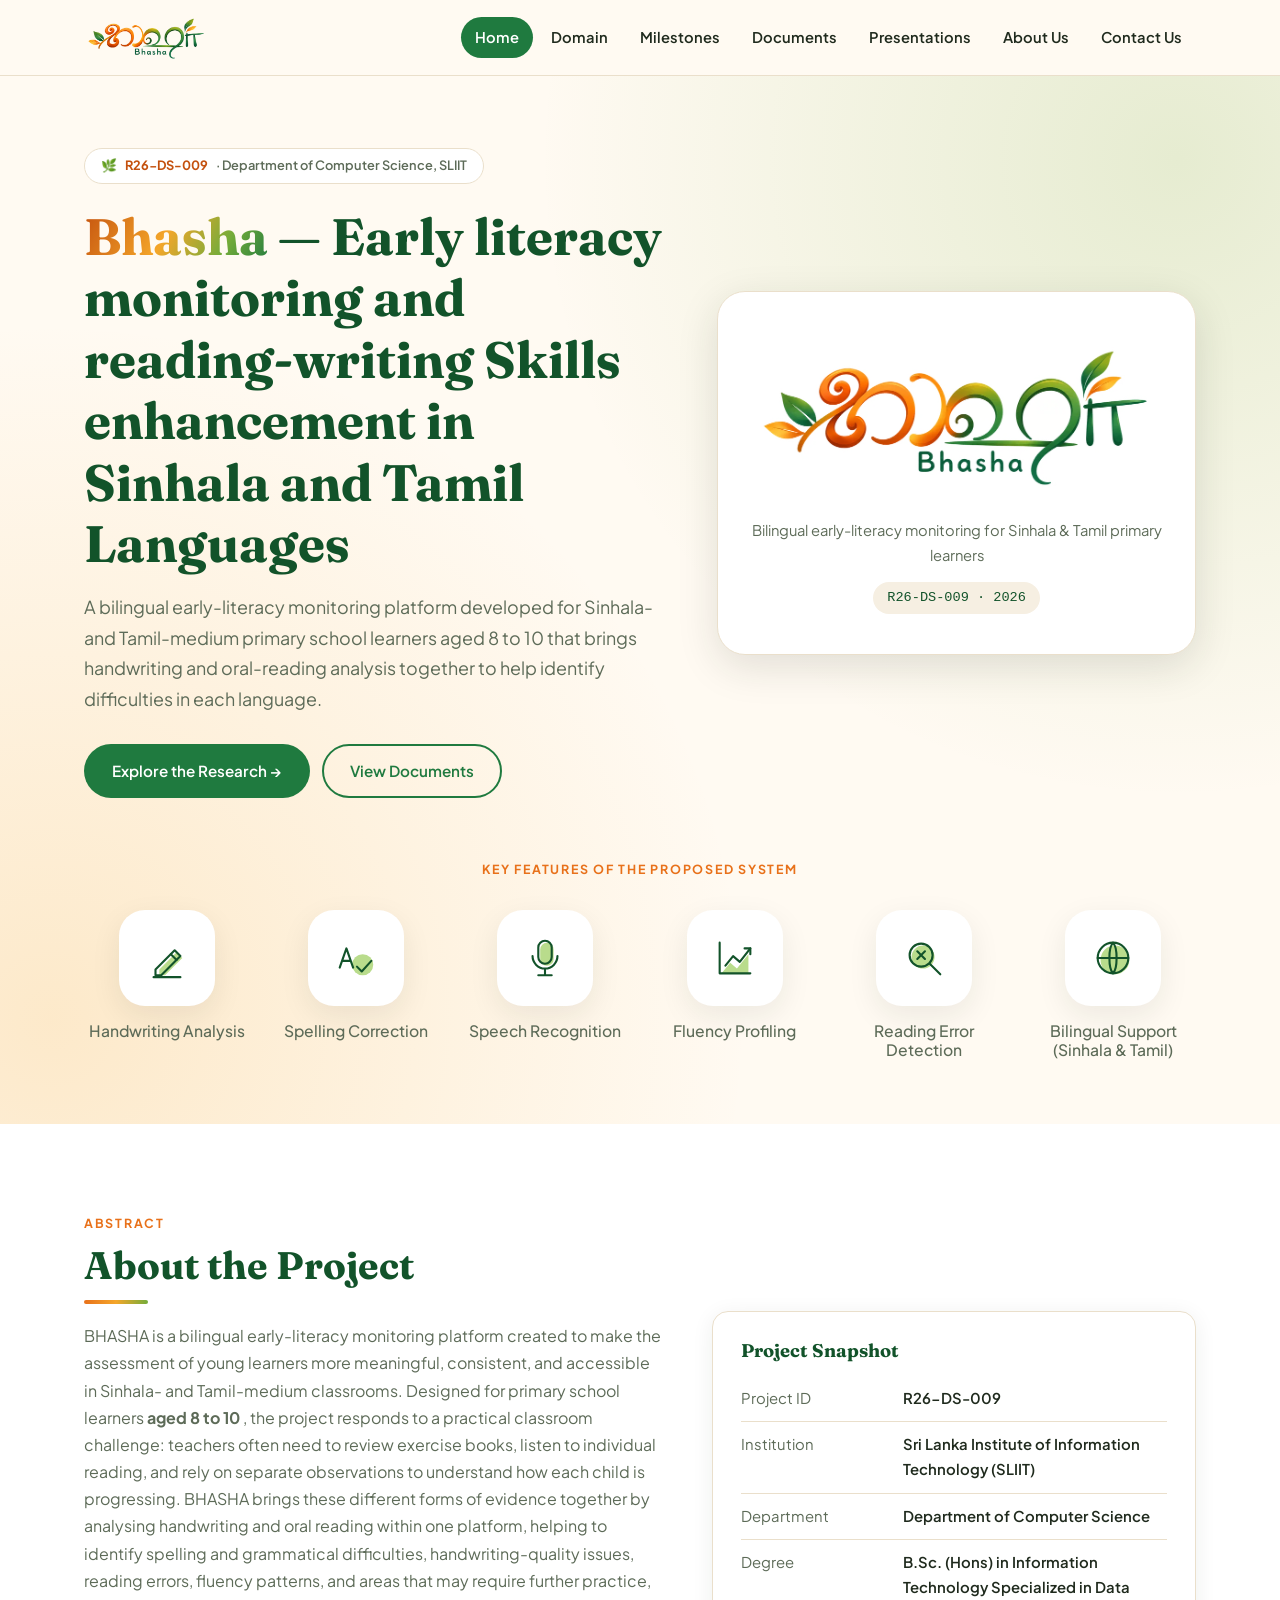
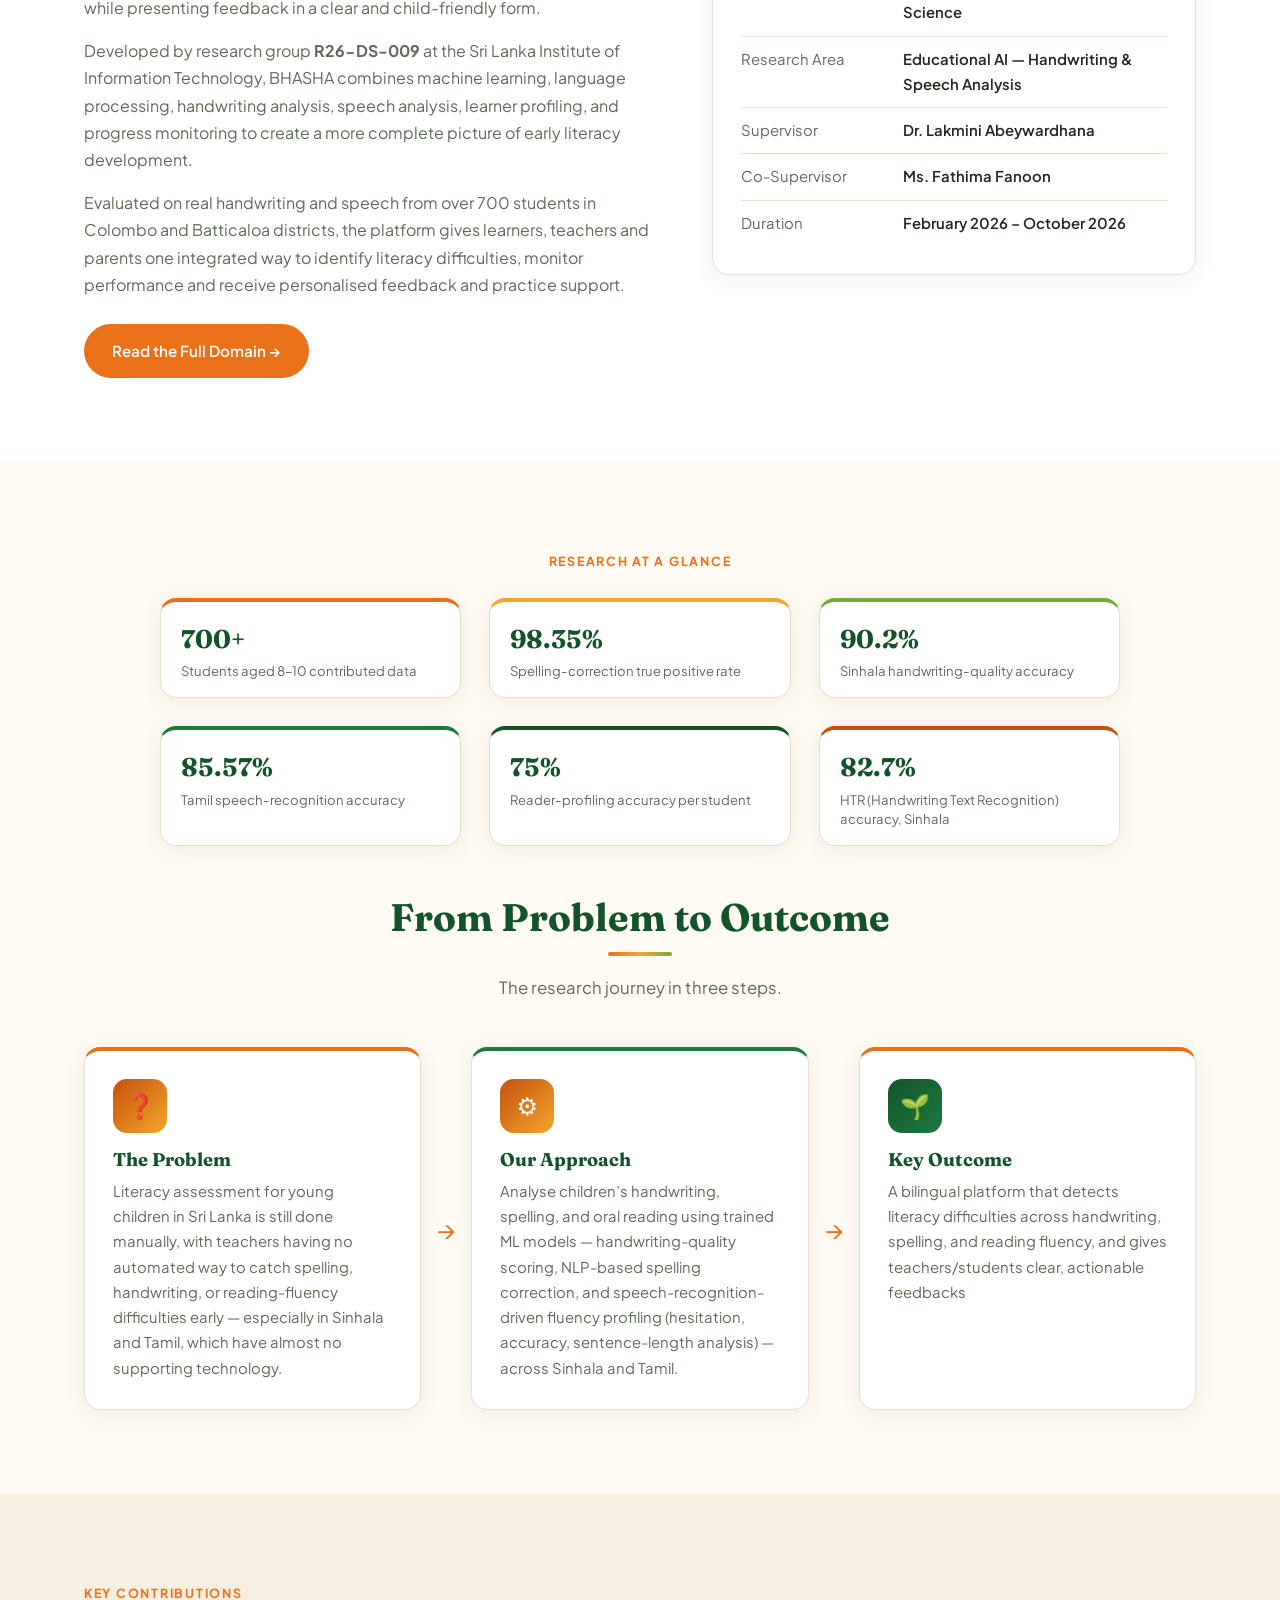
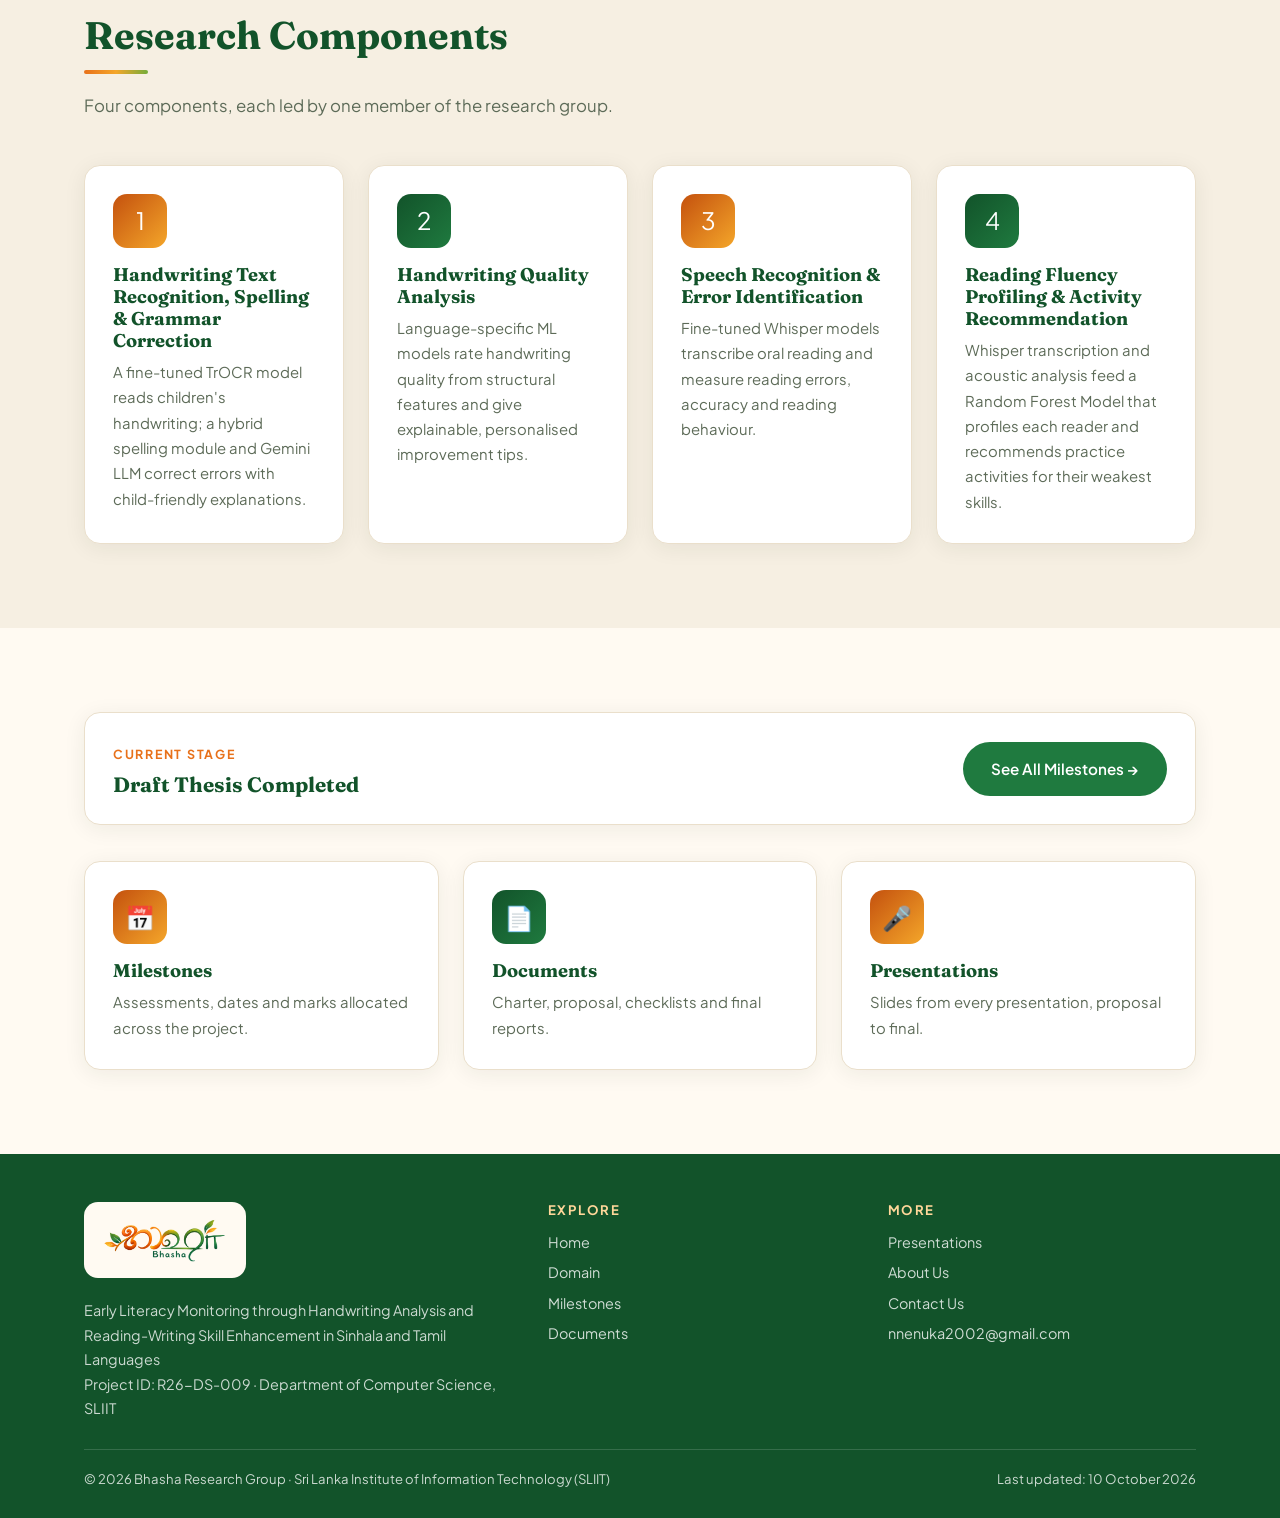
==== index.html @ 583a9cc0 "Initial website" ====
<!DOCTYPE html>
<html lang="en">
<head>
  <meta charset="UTF-8" />
  <meta name="viewport" content="width=device-width, initial-scale=1.0" />
  <meta name="description" content="Bhasha - Early literacy monitoring & reading writing Skills enhancement in Sinhala & Tamil Languages. Academic research project website, Sri Lanka Institute of Information Technology (SLIIT)." />
  <meta name="author" content="Sandali S. Karunarathna, Akshaya Thangaraja, Akif Ahamed, Nenuka N. Amaradasa" />
  <title>Bhasha | Home</title>
  <link rel="icon" type="image/png" href="images/favicon.png" />
  <link rel="stylesheet" href="styles.css" />
  <style>
    /* Headline results: 3 per row (2 rows), shown under "Research at a Glance" */
    .stats { grid-template-columns: repeat(3, 1fr); margin: 18px 0 48px; text-align: left; }
    .stat:nth-child(5) { border-top-color: var(--green-deep); }
    .stat:nth-child(6) { border-top-color: var(--orange-deep); }

    /* Key features of the proposed system (hero): icon tiles with labels */
    .features-head { margin-top: 56px; text-align: center; }
    .features { display: grid; grid-template-columns: repeat(6, 1fr); gap: 24px; margin-top: 22px; }
    .feature { display: flex; flex-direction: column; align-items: center; text-align: center; gap: 16px; }
    .feature-icon {
      width: 96px; height: 96px; border-radius: 26px;
      display: flex; align-items: center; justify-content: center;
      background: var(--surface); box-shadow: 0 10px 30px rgba(31, 42, 29, 0.08);
      transition: transform var(--t), box-shadow var(--t);
    }
    .feature:hover .feature-icon { transform: translateY(-4px); box-shadow: 0 14px 34px rgba(31, 42, 29, 0.13); }
    .feature-icon svg { width: 46px; height: 46px; }
    .feature-icon .fill { fill: #b9dc8c; }
    .feature-icon .line { fill: none; stroke: var(--green-deep); stroke-width: 2.2; stroke-linecap: round; stroke-linejoin: round; }
    .feature h3 { font-family: var(--font-body); font-size: 0.98rem; font-weight: 500; color: var(--text-muted); margin: 0; }

    @media (max-width: 980px) {
      .stats { grid-template-columns: repeat(2, 1fr); }
      .features { grid-template-columns: repeat(3, 1fr); row-gap: 32px; }
    }
    @media (max-width: 560px) {
      .features { grid-template-columns: repeat(2, 1fr); }
    }
  </style>
</head>
<body>

  <!-- ===== NAVIGATION (CSS-only mobile menu) ===== -->
  <nav class="navbar">
    <div class="container nav-inner">
      <a href="index.html" class="nav-brand" aria-label="Bhasha home">
        <img src="images/bhasha-logo.webp" alt="Bhasha logo" width="125" height="50" />
      </a>
      <input type="checkbox" id="nav-toggle" class="nav-toggle" aria-label="Open menu" />
      <label for="nav-toggle" class="nav-burger" aria-hidden="true"><span></span><span></span><span></span></label>
      <ul class="nav-links">
        <li><a href="index.html" class="active">Home</a></li>
        <li><a href="domain.html">Domain</a></li>
        <li><a href="milestones.html">Milestones</a></li>
        <li><a href="documents.html">Documents</a></li>
        <li><a href="presentations.html">Presentations</a></li>
        <li><a href="about.html">About Us</a></li>
        <li><a href="contact.html">Contact Us</a></li>
      </ul>
    </div>
  </nav>

  <!-- ===== HERO ===== -->
  <section class="hero">
    <div class="container">
      <div class="hero-grid">
        <div>
          <div class="hero-badge">🌿 <b>R26-DS-009</b> · Department of Computer Science, SLIIT</div>
          <h1><span class="accent">Bhasha</span> — Early literacy monitoring and reading-writing Skills enhancement in Sinhala and Tamil Languages</h1>
          <p class="hero-lead">A bilingual early-literacy monitoring platform developed for Sinhala- and Tamil-medium primary school learners aged 8 to 10 that brings handwriting and oral-reading analysis together to help identify difficulties in each language.</p>
          <div class="hero-cta">
            <a href="domain.html" class="btn btn-primary">Explore the Research →</a>
            <a href="documents.html" class="btn btn-outline">View Documents</a>
          </div>
        </div>
        <div class="hero-logo-card">
          <img src="images/bhasha-logo.webp" alt="Bhasha logo" width="420" height="168" />
          <p>Bilingual early-literacy monitoring for Sinhala &amp; Tamil primary learners</p>
          <span class="pid">R26-DS-009 · 2026</span>
        </div>
      </div>

      <!-- Key features of the proposed system -->
      <div class="features-head"><span class="eyebrow">Key Features of the Proposed System</span></div>
      <div class="features">
        <div class="feature"><div class="feature-icon"><svg viewBox="0 0 48 48" aria-hidden="true"><path class="fill" d="M14 34l18-18 6 6-18 18h-6z" transform="translate(2 2)"/><path class="line" d="M12 36l20-20 6 6-20 20H12z"/><path class="line" d="M28 20l6 6"/><path class="line" d="M10 44h28"/></svg></div><h3>Handwriting Analysis</h3></div>
        <div class="feature"><div class="feature-icon"><svg viewBox="0 0 48 48" aria-hidden="true"><circle class="fill" cx="31" cy="31" r="11"/><path class="line" d="M7 34l7-20 7 20M9.5 27h9"/><path class="line" d="M25 33l5 5 10-11"/></svg></div><h3>Spelling Correction</h3></div>
        <div class="feature"><div class="feature-icon"><svg viewBox="0 0 48 48" aria-hidden="true"><rect class="fill" x="19" y="8" width="14" height="24" rx="7"/><rect class="line" x="17" y="6" width="14" height="24" rx="7"/><path class="line" d="M11 22a13 13 0 0026 0M24 35v7M17 42h14"/></svg></div><h3>Speech Recognition</h3></div>
        <div class="feature"><div class="feature-icon"><svg viewBox="0 0 48 48" aria-hidden="true"><path class="fill" d="M10 40l9-11 7 6 12-15v20z"/><path class="line" d="M8 8v32h32"/><path class="line" d="M14 32l8-10 7 6 11-14"/><path class="line" d="M34 14h6v6"/></svg></div><h3>Fluency Profiling</h3></div>
        <div class="feature"><div class="feature-icon"><svg viewBox="0 0 48 48" aria-hidden="true"><circle class="fill" cx="23" cy="23" r="12"/><circle class="line" cx="21" cy="21" r="12"/><path class="line" d="M30 30l11 11M17 17l8 8M25 17l-8 8"/></svg></div><h3>Reading Error Detection</h3></div>
        <div class="feature"><div class="feature-icon"><svg viewBox="0 0 48 48" aria-hidden="true"><circle class="fill" cx="26" cy="26" r="15"/><circle class="line" cx="24" cy="24" r="16"/><path class="line" d="M8 24h32M24 8c5 5 5 27 0 32M24 8c-5 5-5 27 0 32"/></svg></div><h3>Bilingual Support (Sinhala &amp; Tamil)</h3></div>
      </div>
    </div>
  </section>

  <!-- ===== ABSTRACT ===== -->
  <section class="section bg-white">
    <div class="container">
      <div class="split">
        <div>
          <span class="eyebrow">Abstract</span>
          <h2 class="section-title">About the Project</h2>
          <div class="divider"></div>
          <p style="color:var(--text-muted);margin-bottom:16px;">BHASHA is a bilingual early-literacy monitoring platform created to make the assessment of young learners more meaningful, consistent, and accessible in Sinhala- and Tamil-medium classrooms. Designed for primary school learners <B> aged 8 to 10</B> , the project responds to a practical classroom challenge: teachers often need to review exercise books, listen to individual reading, and rely on separate observations to understand how each child is progressing. BHASHA brings these different forms of evidence together by analysing handwriting and oral reading within one platform, helping to identify spelling and grammatical difficulties, handwriting-quality issues, reading errors, fluency patterns, and areas that may require further practice, while presenting feedback in a clear and child-friendly form.</p>
          <p style="color:var(--text-muted);margin-bottom:16px;">Developed by research group <B>R26-DS-009</B> at the Sri Lanka Institute of Information Technology, BHASHA combines machine learning, language processing, handwriting analysis, speech analysis, learner profiling, and progress monitoring to create a more complete picture of early literacy development.</p>
          <p style="color:var(--text-muted);margin-bottom:26px;">Evaluated on real handwriting and speech from over 700 students in Colombo and Batticaloa districts, the platform gives learners, teachers and parents one integrated way to identify literacy difficulties, monitor performance and receive personalised feedback and practice support.</p>
          <a href="domain.html" class="btn btn-warm">Read the Full Domain →</a>
        </div>
        <div class="card">
          <h3 style="margin-bottom:14px;">Project Snapshot</h3>
          <table class="info-table">
            <tr><td>Project ID</td><td>R26-DS-009</td></tr>
            <tr><td>Institution</td><td>Sri Lanka Institute of Information Technology (SLIIT)</td></tr>
            <tr><td>Department</td><td>Department of Computer Science</td></tr>
            <tr><td>Degree</td><td>B.Sc. (Hons) in Information Technology Specialized in Data Science</td></tr>
            <tr><td>Research Area</td><td>Educational AI — Handwriting &amp; Speech Analysis</td></tr>
            <tr><td>Supervisor</td><td>Dr. Lakmini Abeywardhana</td></tr>
            <tr><td>Co-Supervisor</td><td>Ms. Fathima Fanoon</td></tr>
            <tr><td>Duration</td><td>February 2026 – October 2026</td></tr>
          </table>
        </div>
      </div>
    </div>
  </section>

  <!-- ===== RESEARCH AT A GLANCE ===== -->
  <section class="section">
    <div class="container center">
      <span class="eyebrow">Research at a Glance</span>
      <!-- Headline results -->
      <div class="stats">
        <div class="stat"><div class="stat-num">700+</div><div class="stat-label">Students aged 8–10 contributed data</div></div>
        <div class="stat"><div class="stat-num">98.35%</div><div class="stat-label">Spelling-correction true positive rate</div></div>
        <div class="stat"><div class="stat-num">90.2%</div><div class="stat-label">Sinhala handwriting-quality accuracy</div></div>
        <div class="stat"><div class="stat-num">85.57%</div><div class="stat-label">Tamil speech-recognition accuracy</div></div>
        <div class="stat"><div class="stat-num">75%</div><div class="stat-label">Reader-profiling accuracy per student</div></div>
        <div class="stat"><div class="stat-num">82.7%</div><div class="stat-label">HTR (Handwriting Text Recognition) accuracy, Sinhala</div></div>
      </div>
      <h2 class="section-title">From Problem to Outcome</h2>
      <div class="divider"></div>
      <p class="section-sub">The research journey in three steps.</p>
      <div class="flow" style="text-align:left;">
        <div class="card"><div class="card-icon">❓</div><h3>The Problem</h3><p>Literacy assessment for young children in Sri Lanka is still done manually, with teachers having no automated way to catch spelling, handwriting, or reading-fluency difficulties early — especially in Sinhala and Tamil, which have almost no supporting technology.</p></div>
        <div class="flow-arrow">→</div>
        <div class="card"><div class="card-icon">⚙️</div><h3>Our Approach</h3><p>Analyse children’s handwriting, spelling, and oral reading using trained ML models — handwriting-quality scoring, NLP-based spelling correction, and speech-recognition-driven fluency profiling (hesitation, accuracy, sentence-length analysis) — across Sinhala and Tamil.</p></div>
        <div class="flow-arrow">→</div>
        <div class="card"><div class="card-icon green">🌱</div><h3>Key Outcome</h3><p>A bilingual platform that detects literacy difficulties across handwriting, spelling, and reading fluency, and gives teachers/students clear, actionable feedbacks</p></div>
      </div>
    </div>
  </section>

  <!-- ===== COMPONENTS ===== -->
  <section class="section bg-alt">
    <div class="container">
      <span class="eyebrow">Key Contributions</span>
      <h2 class="section-title">Research Components</h2>
      <div class="divider"></div>
      <p class="section-sub">Four components, each led by one member of the research group.</p>
      <div class="grid-4">
        <div class="card"><div class="card-icon">1</div><h3>Handwriting Text Recognition, Spelling &amp; Grammar Correction</h3><p>A fine-tuned TrOCR model reads children's handwriting; a hybrid spelling module and Gemini LLM correct errors with child-friendly explanations.</p></div>
        <div class="card"><div class="card-icon green">2</div><h3>Handwriting Quality Analysis</h3><p>Language-specific ML models rate handwriting quality from structural features and give explainable, personalised improvement tips.</p></div>
        <div class="card"><div class="card-icon">3</div><h3>Speech Recognition &amp; Error Identification</h3><p>Fine-tuned Whisper models transcribe oral reading and measure reading errors, accuracy and reading behaviour.</p></div>
        <div class="card"><div class="card-icon green">4</div><h3>Reading Fluency Profiling &amp; Activity Recommendation</h3><p>Whisper transcription and acoustic analysis feed a Random Forest Model that profiles each reader and recommends practice activities for their weakest skills.</p></div>
      </div>
    </div>
  </section>

  <!-- ===== CURRENT STAGE + QUICK LINKS ===== -->
  <section class="section">
    <div class="container">
      <div class="progress-card" style="display:flex;align-items:center;justify-content:space-between;gap:16px;flex-wrap:wrap;">
        <div>
          <span class="eyebrow">Current Stage</span>
          <h3 style="font-size:1.3rem;">Draft Thesis Completed</h3>
        </div>
        <a href="milestones.html" class="btn btn-primary">See All Milestones →</a>
      </div>
      <div class="grid-3">
        <a href="milestones.html" class="card"><div class="card-icon">📅</div><h3>Milestones</h3><p>Assessments, dates and marks allocated across the project.</p></a>
        <a href="documents.html" class="card"><div class="card-icon green">📄</div><h3>Documents</h3><p>Charter, proposal, checklists and final reports.</p></a>
        <a href="presentations.html" class="card"><div class="card-icon">🎤</div><h3>Presentations</h3><p>Slides from every presentation, proposal to final.</p></a>
      </div>
    </div>
  </section>

  <!-- ===== FOOTER ===== -->
  <footer class="footer">
    <div class="container">
      <div class="footer-grid">
        <div>
          <div class="footer-logo"><img src="images/bhasha-logo.webp" alt="Bhasha logo" width="130" height="52" /></div>
          <p>Early Literacy Monitoring through Handwriting Analysis and Reading-Writing Skill Enhancement in Sinhala and Tamil Languages</p>
          <p>Project ID: R26-DS-009 · Department of Computer Science, SLIIT</p>
        </div>
        <div>
          <h4>Explore</h4>
          <ul class="footer-links">
            <li><a href="index.html">Home</a></li>
            <li><a href="domain.html">Domain</a></li>
            <li><a href="milestones.html">Milestones</a></li>
            <li><a href="documents.html">Documents</a></li>
          </ul>
        </div>
        <div>
          <h4>More</h4>
          <ul class="footer-links">
            <li><a href="presentations.html">Presentations</a></li>
            <li><a href="about.html">About Us</a></li>
            <li><a href="contact.html">Contact Us</a></li>
            <li><a href="mailto:nnenuka2002@gmail.com">nnenuka2002@gmail.com</a></li>
          </ul>
        </div>
      </div>
      <div class="footer-bottom">
        <span>© 2026 Bhasha Research Group · Sri Lanka Institute of Information Technology (SLIIT)</span>
        <span>Last updated: 10 October 2026</span>
      </div>
    </div>
  </footer>

</body>
</html>
---- styles.css ----
/* ============================================================
   Bhasha — Research Project Website · Shared Stylesheet
   Palette taken from the Bhasha logo: saffron-orange → leaf-green
   Pure HTML + CSS (no JavaScript)
   ============================================================ */

@import url('https://fonts.googleapis.com/css2?family=Fraunces:opsz,wght@9..144,600;9..144,700&family=Plus+Jakarta+Sans:wght@400;500;600;700&family=Noto+Sans+Sinhala:wght@400;600&display=swap');

/* ---------- Design tokens ---------- */
:root {
  --orange:       #e8711a;
  --orange-deep:  #c4510e;
  --saffron:      #f4a62a;
  --green:        #1f7a3f;
  --green-deep:   #12532a;
  --leaf:         #74ac3a;

  --bg:           #fffaf2;
  --bg-alt:       #f6efe2;
  --surface:      #ffffff;
  --text:         #1f2a1d;
  --text-muted:   #5d6b58;
  --border:       #eadfcb;

  --grad-brand:   linear-gradient(120deg, var(--orange-deep) 0%, var(--saffron) 45%, var(--leaf) 75%, var(--green) 100%);
  --grad-green:   linear-gradient(135deg, var(--green-deep), var(--green));
  --grad-warm:    linear-gradient(135deg, var(--orange-deep), var(--saffron));

  --shadow:       0 4px 22px rgba(31, 42, 29, 0.07);
  --shadow-lg:    0 12px 40px rgba(31, 42, 29, 0.13);
  --radius:       16px;
  --radius-sm:    10px;
  --nav-h:        76px;
  --t:            0.25s ease;

  --font-head: 'Fraunces', Georgia, serif;
  --font-body: 'Plus Jakarta Sans', 'Noto Sans Sinhala', system-ui, sans-serif;
}

/* ---------- Reset ---------- */
*, *::before, *::after { box-sizing: border-box; margin: 0; padding: 0; }
html { scroll-behavior: smooth; scroll-padding-top: calc(var(--nav-h) + 16px); }
body {
  font-family: var(--font-body);
  color: var(--text);
  background: var(--bg);
  line-height: 1.7;
  font-size: 16px;
}
h1, h2, h3, h4 { font-family: var(--font-head); line-height: 1.2; color: var(--green-deep); }
a { color: var(--green); text-decoration: none; transition: color var(--t); }
a:hover { color: var(--orange); }
img { max-width: 100%; display: block; }
ul { list-style: none; }
table { width: 100%; border-collapse: collapse; }

/* ---------- Layout helpers ---------- */
.container { max-width: 1160px; margin: 0 auto; padding: 0 24px; }
.section    { padding: 84px 0; }
.section-sm { padding: 52px 0; }
.bg-alt     { background: var(--bg-alt); }
.bg-white   { background: var(--surface); }
.center     { text-align: center; }

.eyebrow {
  display: inline-block;
  font-size: 0.78rem; font-weight: 700;
  letter-spacing: 0.14em; text-transform: uppercase;
  color: var(--orange);
  margin-bottom: 8px;
}
.section-title { font-size: clamp(1.7rem, 3vw, 2.4rem); margin-bottom: 10px; }
.section-sub   { color: var(--text-muted); font-size: 1.05rem; max-width: 640px; margin-bottom: 44px; }
.center .section-sub { margin-left: auto; margin-right: auto; }
.divider {
  width: 64px; height: 4px; border-radius: 4px;
  background: linear-gradient(90deg, var(--orange), var(--saffron), var(--leaf));
  margin: 12px 0 18px;
}
.center .divider { margin-left: auto; margin-right: auto; }

.grid-2 { display: grid; grid-template-columns: repeat(auto-fit, minmax(290px, 1fr)); gap: 24px; }
.grid-3 { display: grid; grid-template-columns: repeat(auto-fit, minmax(250px, 1fr)); gap: 24px; }
.grid-4 { display: grid; grid-template-columns: repeat(auto-fit, minmax(220px, 1fr)); gap: 24px; }
.split  { display: grid; grid-template-columns: 1.2fr 1fr; gap: 48px; align-items: center; }

/* Placeholder highlight — remove the class once real content is added */
.ph { background: #fff3c4; border-radius: 4px; padding: 0 3px; }

/* ---------- Buttons ---------- */
.btn {
  display: inline-flex; align-items: center; justify-content: center; gap: 8px;
  padding: 12px 26px; border-radius: 50px;
  font-family: var(--font-body); font-size: 0.95rem; font-weight: 600;
  border: 2px solid transparent; cursor: pointer;
  transition: transform var(--t), box-shadow var(--t), background var(--t), color var(--t);
}
.btn:hover { transform: translateY(-2px); }
.btn-primary { background: var(--green); color: #fff; }
.btn-primary:hover { background: var(--green-deep); color: #fff; box-shadow: 0 8px 22px rgba(31,122,63,0.3); }
.btn-warm { background: var(--orange); color: #fff; }
.btn-warm:hover { background: var(--orange-deep); color: #fff; box-shadow: 0 8px 22px rgba(232,113,26,0.3); }
.btn-outline { background: transparent; color: var(--green); border-color: var(--green); }
.btn-outline:hover { background: var(--green); color: #fff; }
.btn-ghost { background: rgba(255,255,255,0.14); color: #fff; border-color: rgba(255,255,255,0.55); }
.btn-ghost:hover { background: #fff; color: var(--green-deep); }
.btn-sm { padding: 8px 18px; font-size: 0.85rem; }
.btn.disabled { background: var(--bg-alt); color: var(--text-muted); border-color: var(--border); pointer-events: none; }

/* ---------- Navigation (CSS-only mobile menu) ---------- */
.navbar {
  position: sticky; top: 0; z-index: 1000;
  height: var(--nav-h);
  background: rgba(255, 250, 242, 0.94);
  backdrop-filter: blur(12px);
  border-bottom: 1px solid var(--border);
}
.nav-inner { display: flex; align-items: center; justify-content: space-between; height: 100%; }
.nav-brand img { height: 50px; width: auto; }
.nav-links { display: flex; gap: 4px; }
.nav-links a {
  display: block; padding: 8px 14px; border-radius: 50px;
  font-size: 0.92rem; font-weight: 600; color: var(--text);
}
.nav-links a:hover { background: var(--bg-alt); color: var(--orange-deep); }
.nav-links a.active { background: var(--green); color: #fff; }

.nav-toggle { display: none; }
.nav-burger {
  display: none; width: 44px; height: 44px; border-radius: 12px;
  border: 1px solid var(--border); background: var(--surface);
  cursor: pointer; align-items: center; justify-content: center; flex-direction: column; gap: 5px;
}
.nav-burger span { width: 20px; height: 2px; background: var(--green-deep); border-radius: 2px; transition: var(--t); }

/* ---------- Home hero ---------- */
.hero {
  position: relative; overflow: hidden;
  padding: 72px 0 64px;
  background:
    radial-gradient(circle at 92% 8%, rgba(116,172,58,0.18), transparent 42%),
    radial-gradient(circle at 4% 90%, rgba(244,166,42,0.20), transparent 45%),
    var(--bg);
}
.hero-grid { display: grid; grid-template-columns: 1.1fr 0.9fr; gap: 48px; align-items: center; }
.hero-badge {
  display: inline-flex; align-items: center; gap: 8px;
  background: var(--surface); border: 1px solid var(--border);
  padding: 6px 16px; border-radius: 50px;
  font-size: 0.8rem; font-weight: 600; color: var(--text-muted);
  margin-bottom: 22px;
}
.hero-badge b { color: var(--orange-deep); }
.hero h1 { font-size: clamp(2rem, 4.4vw, 3.2rem); margin-bottom: 18px; }
.hero h1 .accent {
  background: var(--grad-brand); -webkit-background-clip: text; background-clip: text; color: transparent;
}
.hero-lead { font-size: 1.12rem; color: var(--text-muted); margin-bottom: 30px; max-width: 600px; }
.hero-cta { display: flex; gap: 12px; flex-wrap: wrap; }
.hero-logo-card {
  background: var(--surface); border: 1px solid var(--border);
  border-radius: 28px; padding: 40px 32px; box-shadow: var(--shadow-lg);
  text-align: center; position: relative;
}
.hero-logo-card img { margin: 0 auto 18px; width: 100%; max-width: 420px; }
.hero-logo-card p { color: var(--text-muted); font-size: 0.92rem; }
.hero-logo-card .pid {
  display: inline-block; margin-top: 14px;
  font-family: ui-monospace, monospace; font-size: 0.85rem;
  background: var(--bg-alt); padding: 4px 14px; border-radius: 50px; color: var(--green-deep);
}

.stats {
  display: grid; grid-template-columns: repeat(4, 1fr); gap: 28px;
  margin-top: 56px;
  max-width: 960px;
}
/* Centre the (narrower) results grid under "Research at a Glance" */
.center .stats { margin-left: auto; margin-right: auto; }
.stat {
  background: var(--surface); border: 1px solid var(--border);
  border-radius: var(--radius); padding: 16px 20px; box-shadow: var(--shadow);
  border-top: 4px solid var(--orange);
}
.stat:nth-child(2) { border-top-color: var(--saffron); }
.stat:nth-child(3) { border-top-color: var(--leaf); }
.stat:nth-child(4) { border-top-color: var(--green); }
.stat-num { font-family: var(--font-head); font-size: 1.6rem; font-weight: 700; color: var(--green-deep); }
.stat-label { font-size: 0.82rem; color: var(--text-muted); line-height: 1.5; }

/* ---------- Inner page hero ---------- */
.page-hero {
  background: var(--grad-green);
  color: #fff; text-align: center;
  padding: 58px 0 54px; position: relative; overflow: hidden;
}
.page-hero::after {
  content: ''; position: absolute; left: 0; right: 0; bottom: 0; height: 5px;
  background: linear-gradient(90deg, var(--orange), var(--saffron), var(--leaf));
}
.page-hero h1 { color: #fff; font-size: clamp(1.8rem, 3.4vw, 2.6rem); margin-bottom: 10px; }
.page-hero p  { color: rgba(255,255,255,0.85); max-width: 640px; margin: 0 auto; }
.breadcrumb { font-size: 0.83rem; color: rgba(255,255,255,0.7); margin-top: 12px; }
.breadcrumb a { color: #ffd79a; }
.breadcrumb span { margin: 0 6px; }

/* ---------- Cards ---------- */
.card {
  background: var(--surface); border: 1px solid var(--border);
  border-radius: var(--radius); padding: 28px; box-shadow: var(--shadow);
  transition: transform var(--t), box-shadow var(--t);
  display: block; color: inherit;
}
a.card:hover, .card.hover:hover { transform: translateY(-4px); box-shadow: var(--shadow-lg); color: inherit; }
.card h3 { font-size: 1.15rem; margin-bottom: 8px; }
.card p  { color: var(--text-muted); font-size: 0.93rem; }
.card-icon {
  width: 54px; height: 54px; border-radius: 14px;
  display: flex; align-items: center; justify-content: center;
  font-size: 1.5rem; margin-bottom: 16px;
  background: var(--grad-warm); color: #fff;
}
.card-icon.green { background: var(--grad-green); }

/* Problem → Approach → Outcome flow */
.flow { display: grid; grid-template-columns: 1fr auto 1fr auto 1fr; gap: 16px; align-items: stretch; }
.flow-arrow { display: flex; align-items: center; font-size: 1.6rem; color: var(--orange); }
.flow .card { border-top: 4px solid var(--orange); }
.flow .card:nth-of-type(2) { border-top-color: var(--saffron); }
.flow .card:nth-of-type(3) { border-top-color: var(--green); }

/* Info table (snapshot / publication) */
.info-table td { padding: 10px 0; border-bottom: 1px solid var(--border); font-size: 0.93rem; vertical-align: top; }
.info-table tr:last-child td { border-bottom: none; }
.info-table td:first-child { color: var(--text-muted); width: 38%; padding-right: 12px; }
.info-table td:last-child { font-weight: 600; }

/* ---------- Domain page ---------- */
/* Full-width layout: table of contents pinned to the left, content fills the rest */
.container-wide { max-width: none; padding: 0 40px; }
.domain-layout { display: grid; grid-template-columns: 260px minmax(0, 1fr); gap: 40px; align-items: start; }
.domain-layout > * { min-width: 0; }
.domain-section .info-table td { word-break: break-word; }

/* Architecture diagram: as large as the content column allows */
.figure-arch { padding: 12px; background: #fff; }
.figure-arch a { display: block; cursor: zoom-in; }
.figure-arch img { width: 100%; max-width: none; height: auto; border-radius: var(--radius-sm); }
.figure-arch figcaption a { color: var(--green); font-weight: 600; }
.toc {
  position: sticky; top: calc(var(--nav-h) + 20px);
  background: var(--surface); border: 1px solid var(--border);
  border-radius: var(--radius); padding: 20px; box-shadow: var(--shadow);
}
.toc h4 { font-family: var(--font-body); font-size: 0.78rem; letter-spacing: 0.12em; text-transform: uppercase; color: var(--orange); margin-bottom: 10px; }
.toc a { display: block; padding: 7px 12px; border-radius: 8px; font-size: 0.9rem; font-weight: 500; color: var(--text); }
.toc a:hover { background: var(--bg-alt); color: var(--orange-deep); }

.domain-section {
  background: var(--surface); border: 1px solid var(--border);
  border-radius: var(--radius); padding: 38px; margin-bottom: 26px; box-shadow: var(--shadow);
}
.domain-section h2 { font-size: 1.55rem; }
.domain-section h3 { font-size: 1.12rem; margin: 22px 0 8px; color: var(--orange-deep); }
.domain-section p { color: var(--text-muted); margin-bottom: 12px; }
.domain-section ul.bullets li { position: relative; padding: 6px 0 6px 24px; color: var(--text-muted); }
.domain-section ul.bullets li::before { content: '❧'; position: absolute; left: 0; color: var(--leaf); }

.data-table { font-size: 0.9rem; margin: 10px 0 18px; }
.table-wrap { overflow-x: auto; border-radius: var(--radius-sm); border: 1px solid var(--border); }
.data-table th { background: var(--green); color: #fff; text-align: left; padding: 11px 14px; font-weight: 600; white-space: nowrap; }
.data-table td { padding: 10px 14px; border-bottom: 1px solid var(--border); color: var(--text); }
.data-table tr:nth-child(even) td { background: var(--bg); }
.data-table tr.ours td { background: #fff1de; font-weight: 700; }
.data-table .yes { color: var(--green); font-weight: 700; text-align: center; }
.data-table .no  { color: #c0392b; text-align: center; }

.objective-main {
  background: var(--grad-green); color: #fff;
  border-radius: var(--radius); padding: 26px 28px; margin: 14px 0 20px;
}
.objective-main h3 { color: #ffd79a; margin: 0 0 6px; }
.objective-main p { color: rgba(255,255,255,0.9); margin: 0; }
.objective {
  background: var(--bg); border: 1px solid var(--border);
  border-left: 4px solid var(--orange); border-radius: var(--radius-sm); padding: 18px 20px;
}
.objective h4 { font-family: var(--font-body); font-size: 1rem; margin-bottom: 4px; color: var(--green-deep); }
.objective p { font-size: 0.9rem; margin: 0; }

.figure {
  border: 2px dashed var(--border); border-radius: var(--radius);
  background: var(--bg); padding: 18px; text-align: center; margin: 14px 0 20px;
}
.figure img { margin: 0 auto; border-radius: var(--radius-sm); }
.figure .figure-ph { padding: 60px 20px; color: var(--text-muted); font-size: 0.95rem; }
.figure figcaption { font-size: 0.85rem; color: var(--text-muted); margin-top: 10px; }

.pipeline { display: flex; flex-wrap: wrap; align-items: center; gap: 8px; margin: 14px 0 6px; }
.pipe-step { background: var(--grad-warm); color: #fff; padding: 9px 18px; border-radius: 50px; font-size: 0.86rem; font-weight: 600; }
.pipe-step:nth-child(4n+3) { background: var(--grad-green); }
.pipe-arrow { color: var(--orange); font-weight: 700; }

.tech-group { margin-bottom: 18px; }
.tech-group h4 { font-family: var(--font-body); font-size: 0.85rem; text-transform: uppercase; letter-spacing: 0.08em; color: var(--text-muted); margin-bottom: 8px; }
.pills { display: flex; flex-wrap: wrap; gap: 8px; }
.pill {
  display: inline-block; padding: 6px 16px; border-radius: 50px;
  background: var(--bg-alt); border: 1px solid var(--border);
  font-size: 0.85rem; font-weight: 600; color: var(--green-deep);
}
.video-wrap { position: relative; padding-top: 56.25%; border-radius: var(--radius); overflow: hidden; background: #000; margin: 14px 0; }
.video-wrap iframe { position: absolute; inset: 0; width: 100%; height: 100%; border: 0; }

/* ---------- Milestones (dropdown accordion with <details>) ---------- */
.progress-card {
  background: var(--surface); border: 1px solid var(--border);
  border-radius: var(--radius); padding: 26px 28px; box-shadow: var(--shadow); margin-bottom: 36px;
}
.progress-head { display: flex; justify-content: space-between; flex-wrap: wrap; gap: 8px; margin-bottom: 12px; font-weight: 600; }
.progress-bar { height: 14px; background: var(--bg-alt); border-radius: 50px; overflow: hidden; }
.progress-fill { height: 100%; background: linear-gradient(90deg, var(--orange), var(--saffron), var(--leaf), var(--green)); border-radius: 50px; }
.progress-note { font-size: 0.85rem; color: var(--text-muted); margin-top: 10px; }

.timeline { position: relative; padding-left: 44px; }
.timeline::before {
  content: ''; position: absolute; left: 15px; top: 8px; bottom: 8px; width: 3px; border-radius: 3px;
  background: linear-gradient(to bottom, var(--orange), var(--saffron), var(--leaf), var(--green));
}
.milestone { position: relative; margin-bottom: 20px; }
.milestone::before {
  content: ''; position: absolute; left: -37px; top: 24px;
  width: 18px; height: 18px; border-radius: 50%;
  background: var(--green); border: 3px solid var(--bg); box-shadow: 0 0 0 3px var(--green);
}
.milestone.upcoming::before { background: var(--surface); box-shadow: 0 0 0 3px var(--saffron); }

.milestone details {
  background: var(--surface); border: 1px solid var(--border);
  border-radius: var(--radius); box-shadow: var(--shadow); overflow: hidden;
}
.milestone summary {
  list-style: none; cursor: pointer;
  display: flex; align-items: center; justify-content: space-between; gap: 12px; flex-wrap: wrap;
  padding: 20px 24px;
}
.milestone summary::-webkit-details-marker { display: none; }
.milestone summary:hover { background: var(--bg); }
.ms-title { display: flex; flex-direction: column; }
.ms-title small { font-size: 0.75rem; font-weight: 700; letter-spacing: 0.1em; text-transform: uppercase; color: var(--orange); }
.ms-title strong { font-family: var(--font-head); font-size: 1.2rem; color: var(--green-deep); }
.ms-meta { display: flex; gap: 8px; align-items: center; flex-wrap: wrap; }
.chevron {
  width: 30px; height: 30px; border-radius: 50%; background: var(--bg-alt);
  display: inline-flex; align-items: center; justify-content: center;
  transition: transform var(--t); font-size: 0.8rem; color: var(--green-deep);
}
details[open] .chevron { transform: rotate(180deg); }
.ms-body { padding: 4px 24px 24px; border-top: 1px solid var(--border); }
.ms-body p { color: var(--text-muted); margin: 14px 0; }
.ms-grid { display: grid; grid-template-columns: repeat(auto-fit, minmax(160px, 1fr)); gap: 12px; margin: 14px 0; }
.ms-grid div { background: var(--bg); border: 1px solid var(--border); border-radius: var(--radius-sm); padding: 12px 14px; }
.ms-grid span { display: block; font-size: 0.75rem; text-transform: uppercase; letter-spacing: 0.08em; color: var(--text-muted); }
.ms-grid b { color: var(--green-deep); }
.ms-links { display: flex; gap: 10px; flex-wrap: wrap; margin-top: 8px; }

/* Badges */
.badge { display: inline-block; padding: 4px 12px; border-radius: 50px; font-size: 0.78rem; font-weight: 700; }
.badge-done    { background: #e3f3e6; color: var(--green); }
.badge-pending { background: #fff1de; color: var(--orange-deep); }
.badge-marks   { background: var(--green); color: #fff; }
.badge-date    { background: var(--bg-alt); color: var(--text-muted); }

/* ---------- Documents ---------- */
.doc-group { margin-bottom: 44px; }
.doc-group-head { display: flex; align-items: center; gap: 14px; margin-bottom: 6px; }
.doc-group-head .card-icon { width: 44px; height: 44px; font-size: 1.2rem; margin: 0; }
.doc-group-head h2 { font-size: 1.4rem; }
.doc-group > p { color: var(--text-muted); font-size: 0.93rem; margin: 6px 0 18px; }
.doc-item {
  background: var(--surface); border: 1px solid var(--border);
  border-radius: var(--radius-sm); padding: 16px 22px; margin-bottom: 12px;
  display: flex; align-items: center; gap: 16px; flex-wrap: wrap;
  transition: transform var(--t), box-shadow var(--t);
}
.doc-item:hover { transform: translateX(4px); box-shadow: var(--shadow); }
.doc-type {
  width: 48px; height: 48px; border-radius: 12px; flex-shrink: 0;
  display: flex; align-items: center; justify-content: center;
  font-size: 0.72rem; font-weight: 800; color: #fff; background: var(--orange);
}
.doc-type.xls { background: var(--green); }
.doc-type.ppt { background: var(--orange-deep); }
.doc-info { flex: 1; min-width: 200px; }
.doc-info h4 { font-family: var(--font-body); font-size: 0.98rem; font-weight: 700; color: var(--text); margin-bottom: 2px; }
.doc-info span { font-size: 0.83rem; color: var(--text-muted); }
.doc-actions { display: flex; gap: 8px; align-items: center; flex-wrap: wrap; }

/* ---------- Presentations ---------- */
.pres-card {
  background: var(--surface); border: 1px solid var(--border);
  border-radius: var(--radius); overflow: hidden; box-shadow: var(--shadow);
  transition: transform var(--t), box-shadow var(--t); display: flex; flex-direction: column;
}
.pres-card:hover { transform: translateY(-4px); box-shadow: var(--shadow-lg); }
.pres-thumb {
  aspect-ratio: 16 / 9; background: var(--grad-warm);
  display: flex; align-items: center; justify-content: center; flex-direction: column; gap: 6px;
  color: #fff; position: relative;
}
.pres-thumb img { width: 100%; height: 100%; object-fit: cover; position: absolute; inset: 0; }
.pres-thumb .num { font-family: var(--font-head); font-size: 3rem; font-weight: 700; line-height: 1; }
.pres-thumb .lbl { font-size: 0.8rem; letter-spacing: 0.12em; text-transform: uppercase; opacity: 0.9; }
.pres-card:nth-child(2) .pres-thumb { background: linear-gradient(135deg, var(--saffron), var(--leaf)); }
.pres-card:nth-child(3) .pres-thumb { background: linear-gradient(135deg, var(--leaf), var(--green)); }
.pres-card:nth-child(4) .pres-thumb { background: var(--grad-green); }
.pres-body { padding: 22px; display: flex; flex-direction: column; flex: 1; }
.pres-body h3 { font-size: 1.12rem; margin: 8px 0; }
.pres-body p { font-size: 0.9rem; color: var(--text-muted); margin-bottom: 16px; flex: 1; }
.pres-actions { display: flex; gap: 8px; flex-wrap: wrap; }

.embed-wrap { margin-top: 48px; }
.embed-frame { position: relative; padding-top: 59%; border-radius: var(--radius); overflow: hidden; border: 1px solid var(--border); background: var(--bg-alt); }
.embed-frame iframe { position: absolute; inset: 0; width: 100%; height: 100%; border: 0; }

/* ---------- About ---------- */
.team-card {
  background: var(--surface); border: 1px solid var(--border);
  border-radius: var(--radius); padding: 30px 24px; text-align: center; box-shadow: var(--shadow);
  transition: transform var(--t), box-shadow var(--t);
}
.team-card:hover { transform: translateY(-4px); box-shadow: var(--shadow-lg); }
.avatar {
  width: 110px; height: 110px; border-radius: 50%; margin: 0 auto 16px;
  background: var(--grad-warm); color: #fff;
  display: flex; align-items: center; justify-content: center;
  font-family: var(--font-head); font-size: 2rem; font-weight: 700;
  overflow: hidden; border: 4px solid var(--surface); box-shadow: 0 0 0 3px var(--saffron);
}
.avatar img { width: 100%; height: 100%; object-fit: cover; }
.team-card:nth-child(even) .avatar { background: var(--grad-green); box-shadow: 0 0 0 3px var(--leaf); }
.team-card h3 { font-size: 1.12rem; margin-bottom: 2px; }
.team-id { font-family: ui-monospace, monospace; font-size: 0.8rem; color: var(--text-muted); }
.team-role { color: var(--orange-deep); font-size: 0.8rem; font-weight: 700; letter-spacing: 0.06em; text-transform: uppercase; margin: 8px 0 10px; }
.team-desc { font-size: 0.88rem; color: var(--text-muted); margin-bottom: 14px; }
.team-links { display: flex; justify-content: center; gap: 8px; flex-wrap: wrap; font-size: 0.85rem; }
.team-links a { padding: 4px 12px; border-radius: 50px; background: var(--bg-alt); font-weight: 600; }

.sup-card {
  display: flex; gap: 22px; align-items: center; flex-wrap: wrap;
  background: var(--grad-green); color: #fff;
  border-radius: var(--radius); padding: 28px; box-shadow: var(--shadow);
}
.sup-card.warm { background: var(--grad-warm); }
.sup-card .avatar { margin: 0; width: 90px; height: 90px; background: rgba(255,255,255,0.2); box-shadow: none; border-color: rgba(255,255,255,0.5); }
.sup-card h3 { color: #fff; font-size: 1.2rem; }
.sup-card p { color: rgba(255,255,255,0.88); font-size: 0.9rem; }
.sup-card a { color: #fff; text-decoration: underline; }
.sup-role { font-size: 0.75rem; font-weight: 700; letter-spacing: 0.12em; text-transform: uppercase; opacity: 0.85; }

/* ---------- Contact ---------- */
.contact-grid { display: grid; grid-template-columns: 1fr 1.3fr; gap: 32px; align-items: start; }
.contact-box { background: var(--surface); border: 1px solid var(--border); border-radius: var(--radius); padding: 32px; box-shadow: var(--shadow); }
.contact-box h2 { font-size: 1.45rem; }
.c-row { display: flex; gap: 14px; align-items: flex-start; margin-bottom: 20px; }
.c-icon { width: 42px; height: 42px; flex-shrink: 0; border-radius: 12px; background: var(--bg-alt); display: flex; align-items: center; justify-content: center; font-size: 1.1rem; }
.c-label { font-size: 0.8rem; color: var(--text-muted); }
.c-val { font-weight: 600; word-break: break-word; }
.form-group { margin-bottom: 18px; }
.form-group label { display: block; font-size: 0.88rem; font-weight: 700; margin-bottom: 6px; }
.form-group input, .form-group textarea, .form-group select {
  width: 100%; padding: 12px 16px; border-radius: var(--radius-sm);
  border: 1.5px solid var(--border); background: var(--bg);
  font-family: var(--font-body); font-size: 0.95rem; color: var(--text);
  outline: none; transition: border-color var(--t), box-shadow var(--t);
}
.form-group input:focus, .form-group textarea:focus, .form-group select:focus { border-color: var(--green); box-shadow: 0 0 0 3px rgba(31,122,63,0.14); background: #fff; }
.form-group textarea { min-height: 140px; resize: vertical; }
.template-box { background: var(--bg); border: 1px dashed var(--border); border-radius: var(--radius-sm); padding: 16px; margin-top: 22px; }
.template-box pre { white-space: pre-wrap; font-size: 0.82rem; color: var(--text-muted); font-family: ui-monospace, monospace; }
.map-frame { border-radius: var(--radius); overflow: hidden; border: 1px solid var(--border); height: 340px; box-shadow: var(--shadow); }
.map-frame iframe { width: 100%; height: 100%; border: 0; }

/* ---------- Footer ---------- */
.footer { background: var(--green-deep); color: rgba(255,255,255,0.78); padding: 48px 0 28px; font-size: 0.9rem; }
.footer-grid { display: grid; grid-template-columns: 1.4fr 1fr 1fr; gap: 32px; margin-bottom: 28px; }
.footer-logo { background: #fffaf2; border-radius: 14px; padding: 12px 16px; display: inline-block; margin-bottom: 14px; }
.footer-logo img { height: 52px; width: auto; }
.footer h4 { color: #ffd79a; font-family: var(--font-body); font-size: 0.82rem; text-transform: uppercase; letter-spacing: 0.12em; margin-bottom: 12px; }
.footer a { color: rgba(255,255,255,0.8); }
.footer a:hover { color: #ffd79a; }
.footer-links li { margin-bottom: 6px; }
.footer-bottom { border-top: 1px solid rgba(255,255,255,0.15); padding-top: 18px; display: flex; justify-content: space-between; gap: 12px; flex-wrap: wrap; font-size: 0.82rem; }

/* ---------- Motion ---------- */
@keyframes fadeUp { from { opacity: 0; transform: translateY(18px); } to { opacity: 1; transform: none; } }
.hero-grid > * { animation: fadeUp 0.7s ease both; }
.hero-grid > *:nth-child(2) { animation-delay: 0.15s; }
@media (prefers-reduced-motion: reduce) { * { animation: none !important; transition: none !important; } }

/* ---------- Responsive ---------- */
@media (max-width: 980px) {
  .hero-grid, .split, .contact-grid { grid-template-columns: 1fr; }
  .stats { grid-template-columns: repeat(2, 1fr); }
  .domain-layout { grid-template-columns: 1fr; }
  .container-wide { padding: 0 24px; }
  .toc { position: static; }
  .flow { grid-template-columns: 1fr; }
  .flow-arrow { justify-content: center; transform: rotate(90deg); }
  .footer-grid { grid-template-columns: 1fr; }
}

@media (max-width: 860px) {
  .nav-burger { display: flex; }
  .nav-links {
    position: absolute; top: var(--nav-h); left: 0; right: 0;
    flex-direction: column; gap: 2px;
    background: var(--bg); border-bottom: 1px solid var(--border);
    padding: 12px 16px 18px; box-shadow: var(--shadow-lg);
    display: none;
  }
  .nav-links a { padding: 12px 16px; border-radius: 10px; }
  .nav-toggle:checked ~ .nav-links { display: flex; }
  .nav-toggle:checked + .nav-burger span:nth-child(1) { transform: translateY(7px) rotate(45deg); }
  .nav-toggle:checked + .nav-burger span:nth-child(2) { opacity: 0; }
  .nav-toggle:checked + .nav-burger span:nth-child(3) { transform: translateY(-7px) rotate(-45deg); }
  .nav-brand img { height: 42px; }
}

@media (max-width: 560px) {
  .section { padding: 56px 0; }
  .container, .container-wide { padding: 0 16px; }
  .stats { grid-template-columns: 1fr 1fr; gap: 14px; }
  .stat-num { font-size: 1.5rem; }
  .domain-section, .contact-box { padding: 22px; }
  .timeline { padding-left: 32px; }
  .milestone::before { left: -27px; }
  .timeline::before { left: 9px; }
  .doc-actions { width: 100%; }
}

@media print {
  .navbar, .footer, .toc { display: none; }
  .milestone details { break-inside: avoid; }
}
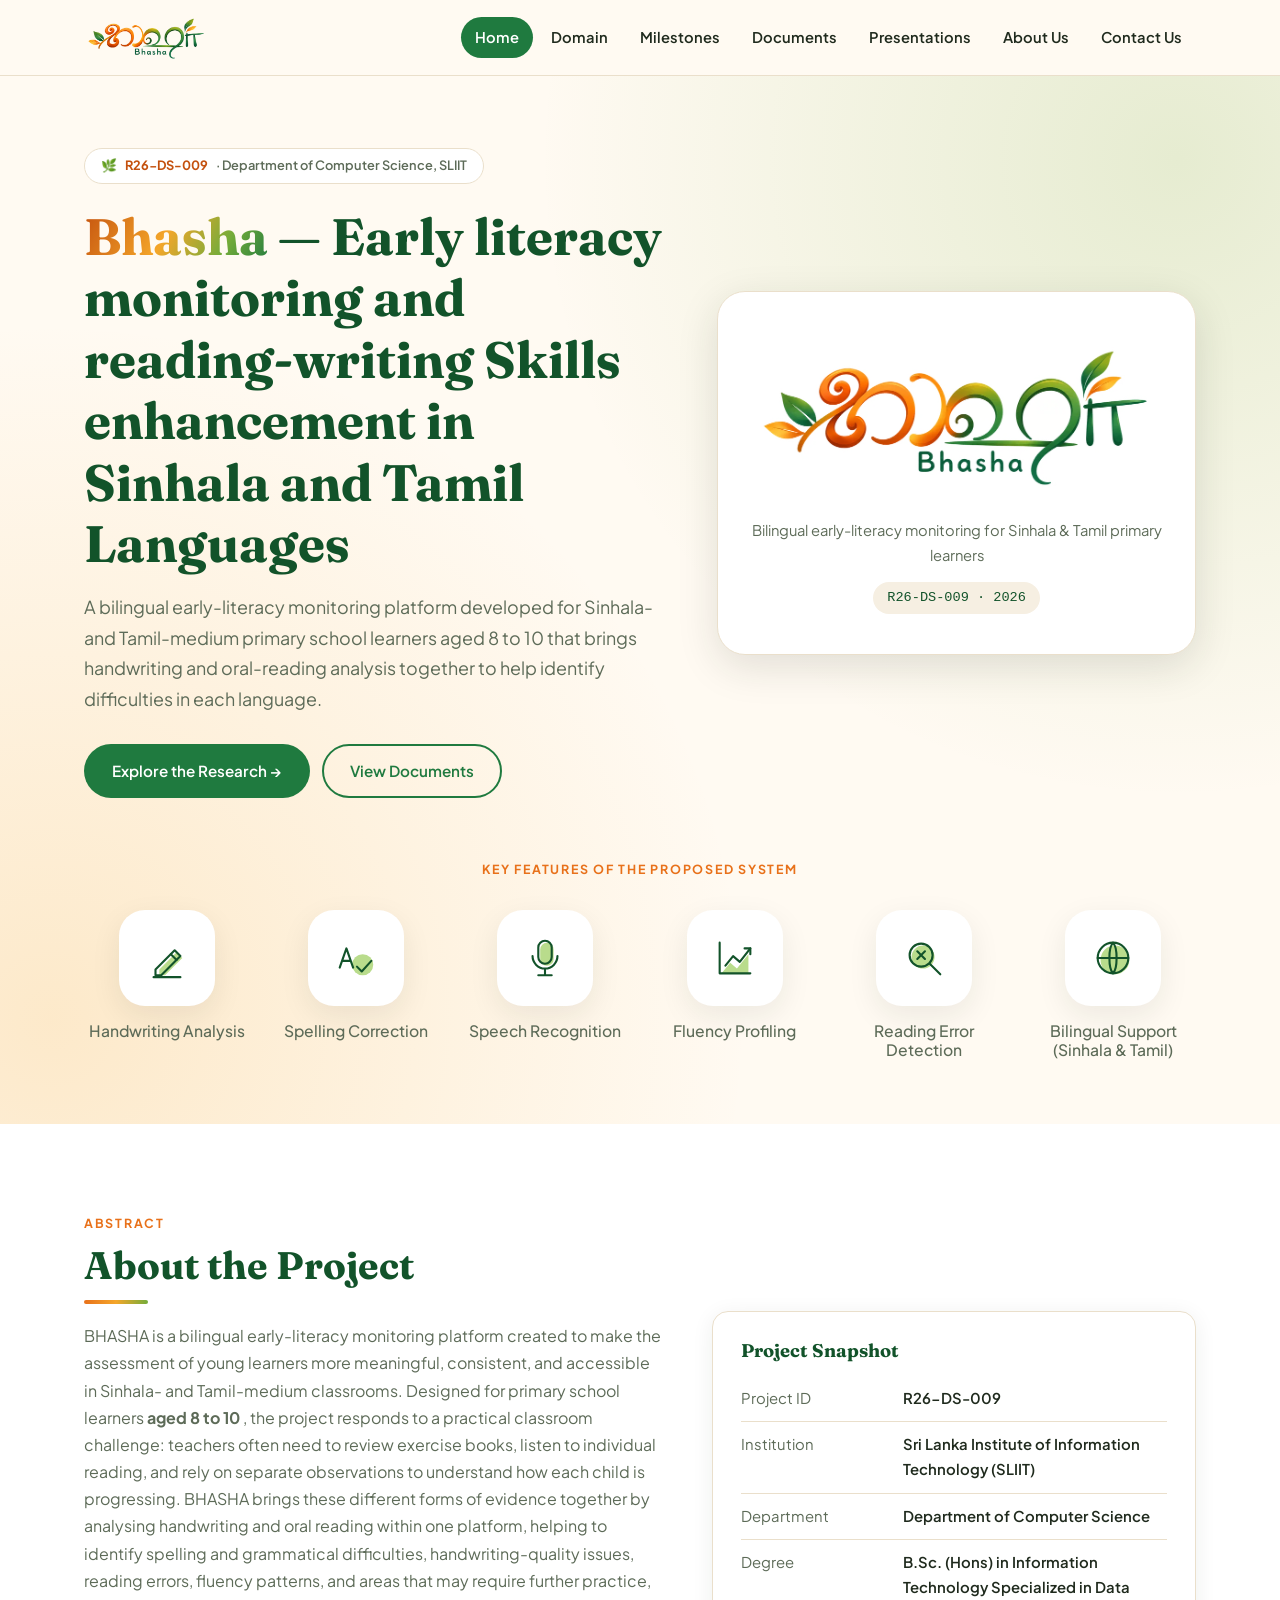
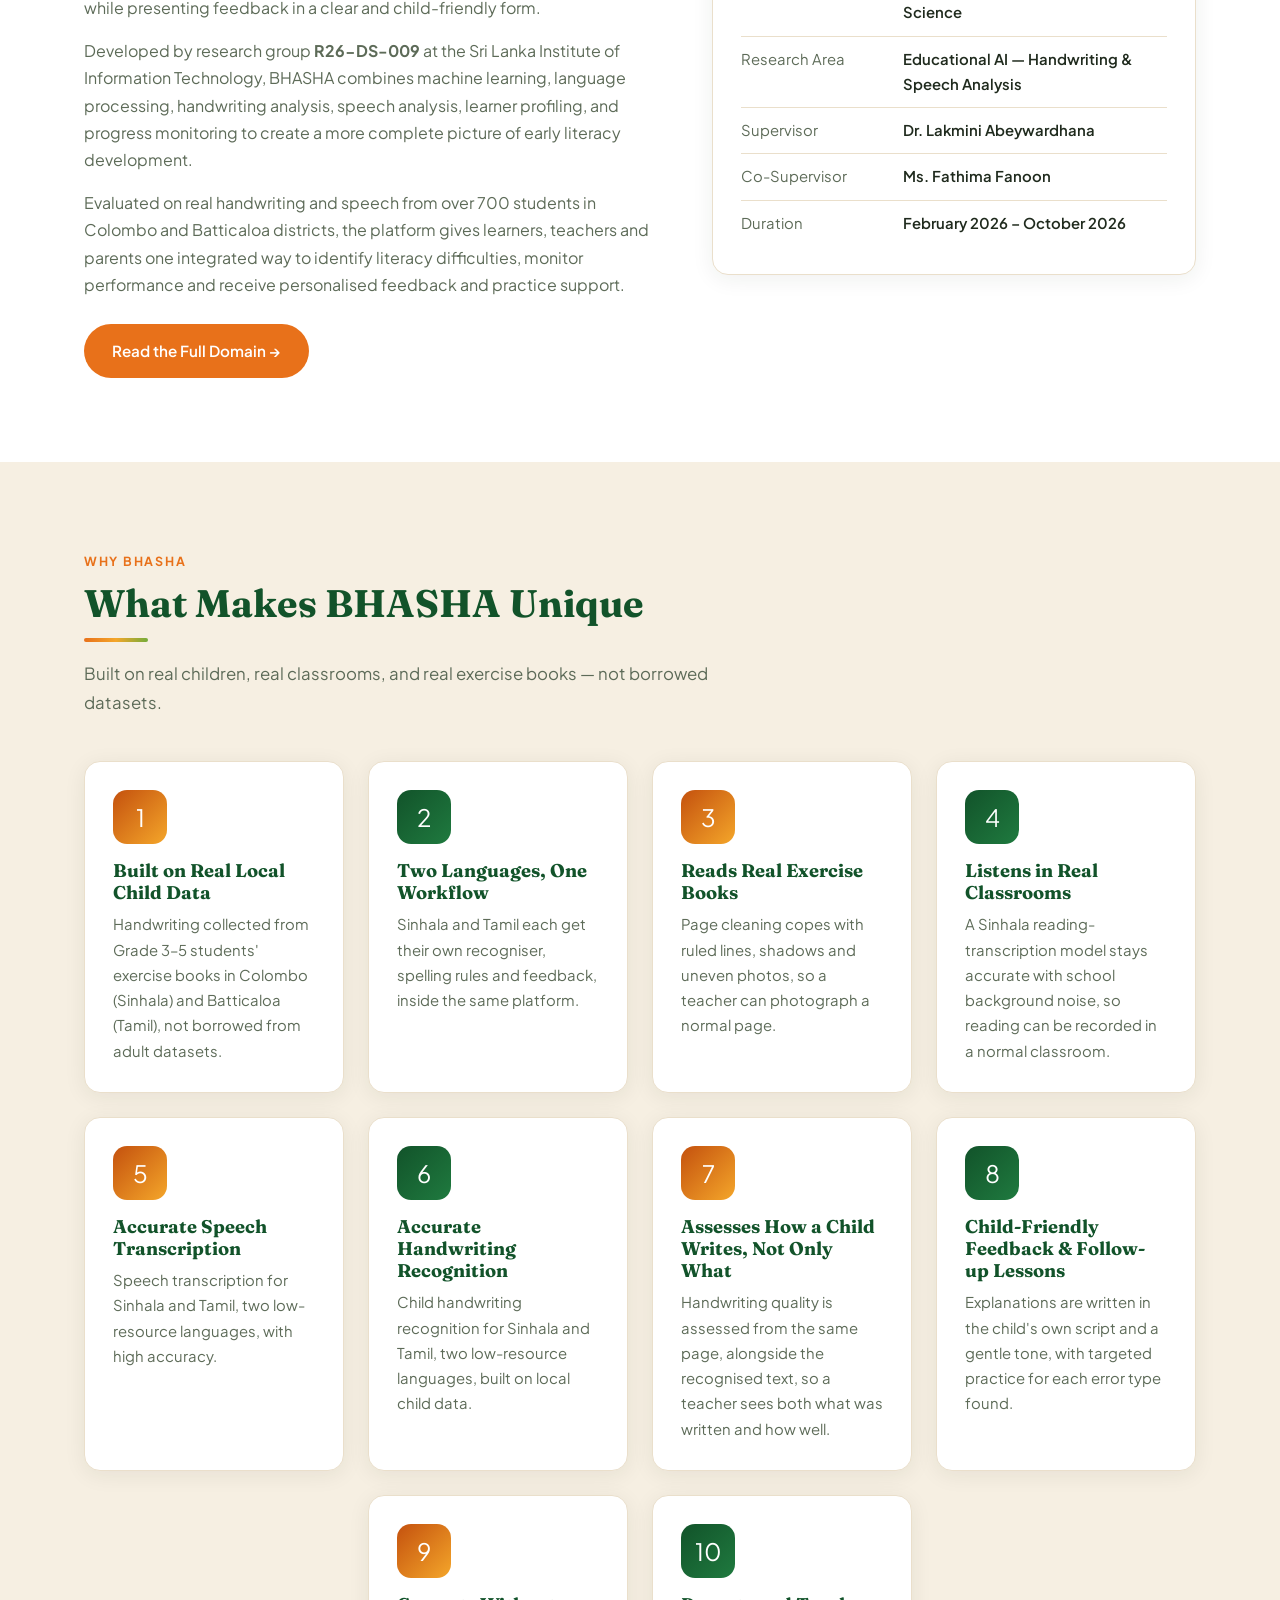
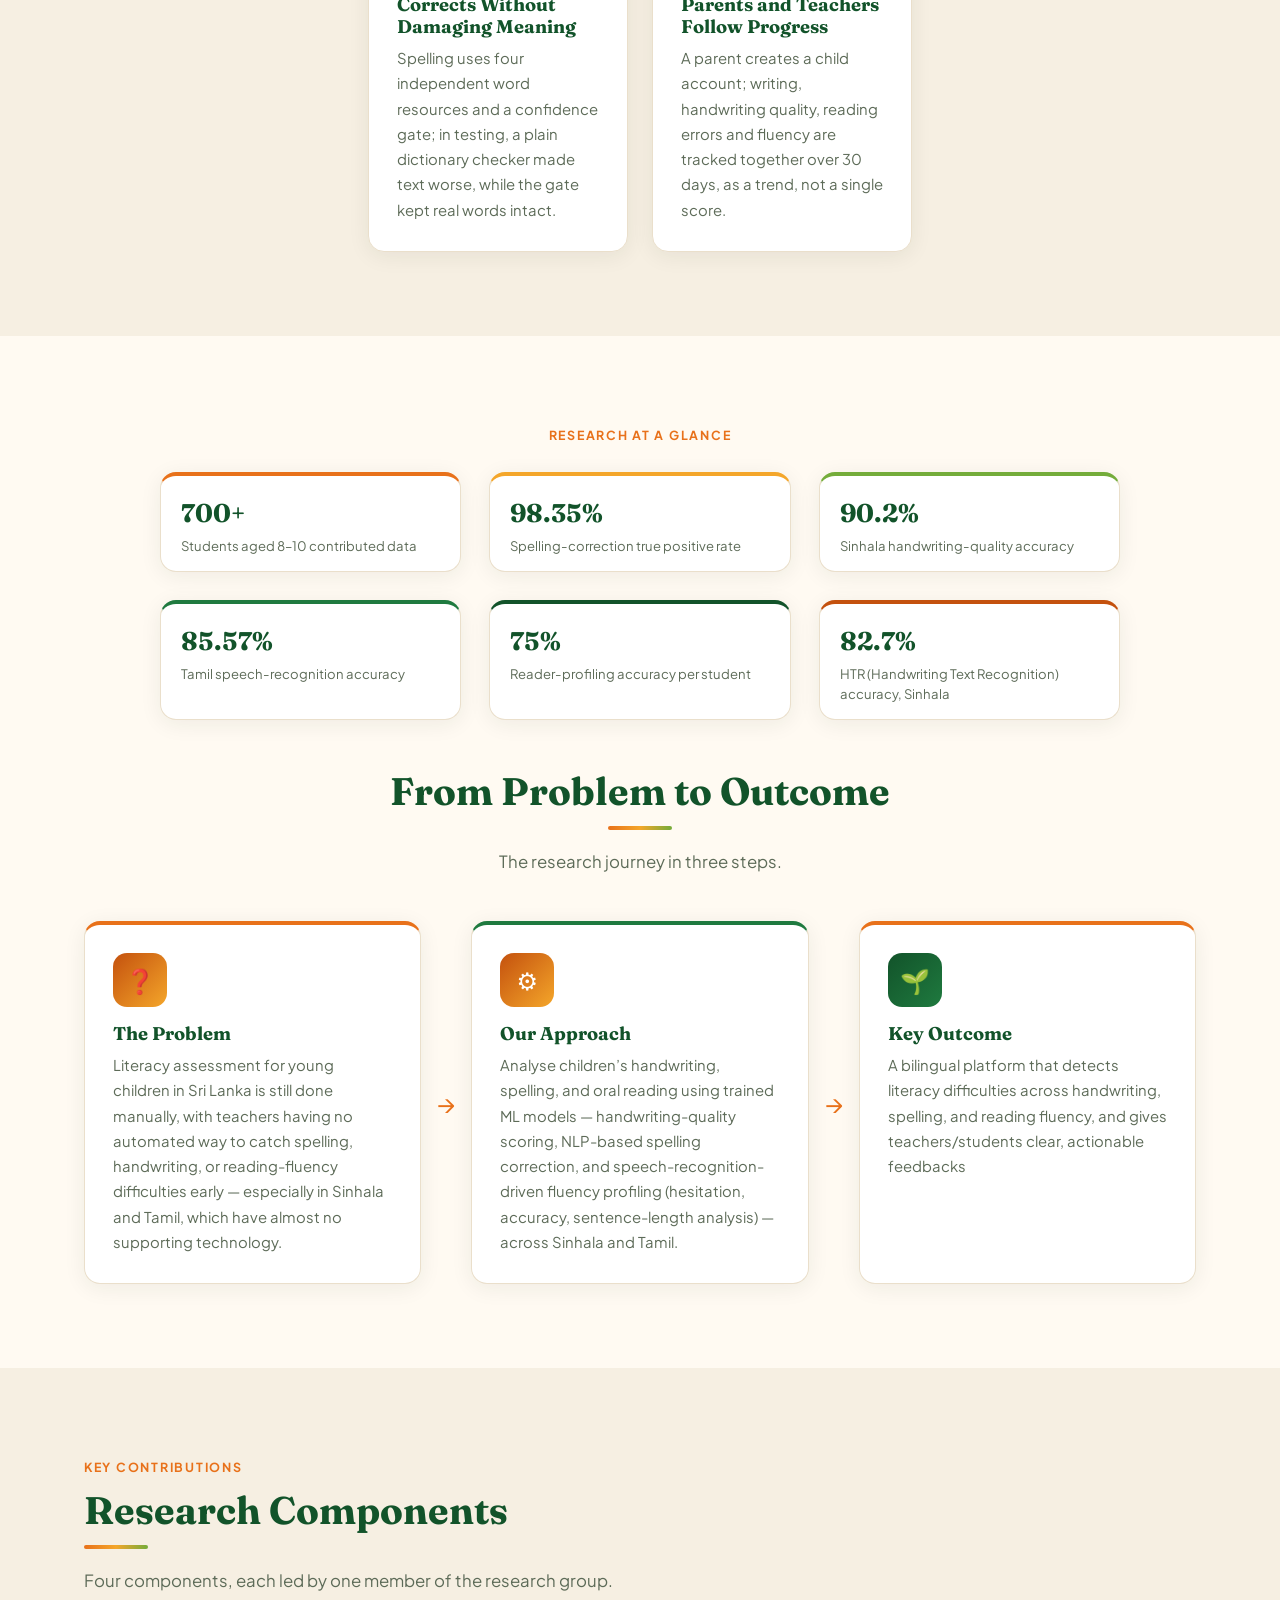
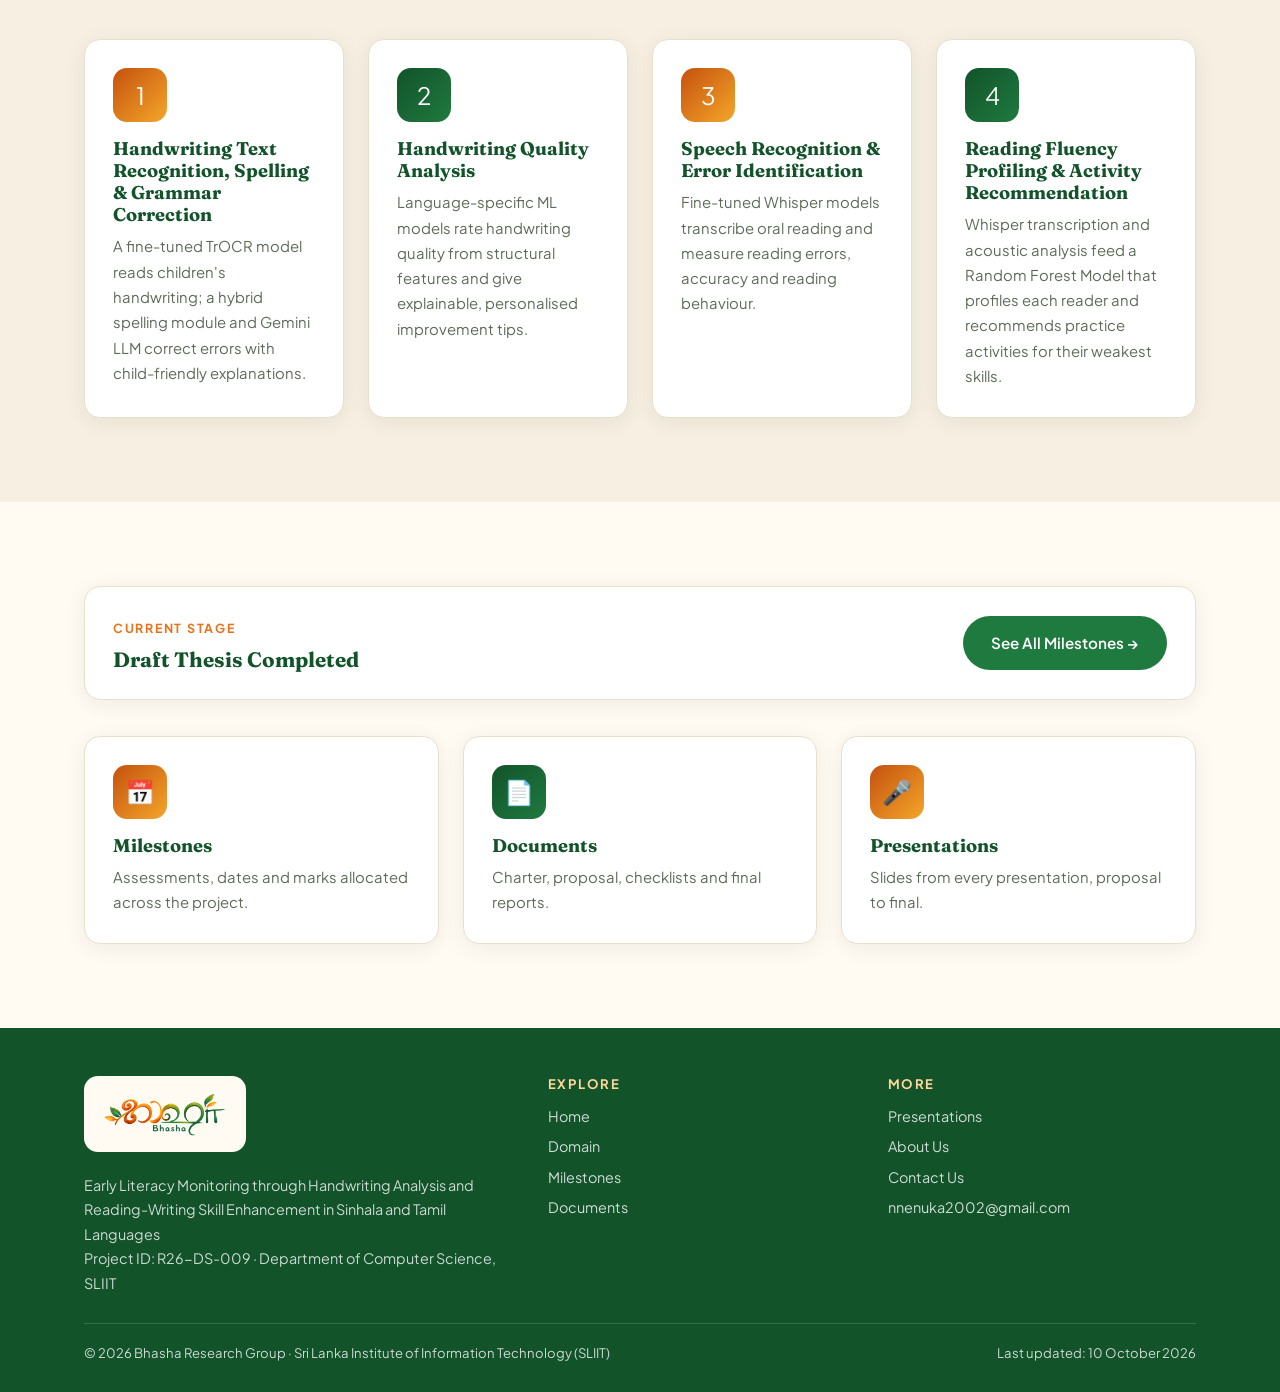
==== commit 0716bc04: "minor changes" ====
--- a/index.html
+++ b/index.html
@@ -124,6 +124,28 @@
     </div>
   </section>
 
+  <!-- ===== WHAT MAKES BHASHA UNIQUE ===== -->
+  <section class="section bg-alt">
+    <div class="container">
+      <span class="eyebrow">Why Bhasha</span>
+      <h2 class="section-title">What Makes BHASHA Unique</h2>
+      <div class="divider"></div>
+      <p class="section-sub">Built on real children, real classrooms, and real exercise books — not borrowed datasets.</p>
+      <div class="grid-4 unique-grid">
+        <div class="card"><div class="card-icon">1</div><h3>Built on Real Local Child Data</h3><p>Handwriting collected from Grade 3–5 students' exercise books in Colombo (Sinhala) and Batticaloa (Tamil), not borrowed from adult datasets.</p></div>
+        <div class="card"><div class="card-icon green">2</div><h3>Two Languages, One Workflow</h3><p>Sinhala and Tamil each get their own recogniser, spelling rules and feedback, inside the same platform.</p></div>
+        <div class="card"><div class="card-icon">3</div><h3>Reads Real Exercise Books</h3><p>Page cleaning copes with ruled lines, shadows and uneven photos, so a teacher can photograph a normal page.</p></div>
+        <div class="card"><div class="card-icon green">4</div><h3>Listens in Real Classrooms</h3><p>A Sinhala reading-transcription model stays accurate with school background noise, so reading can be recorded in a normal classroom.</p></div>
+        <div class="card"><div class="card-icon">5</div><h3>Accurate Speech Transcription</h3><p>Speech transcription for Sinhala and Tamil, two low-resource languages, with high accuracy.</p></div>
+        <div class="card"><div class="card-icon green">6</div><h3>Accurate Handwriting Recognition</h3><p>Child handwriting recognition for Sinhala and Tamil, two low-resource languages, built on local child data.</p></div>
+        <div class="card"><div class="card-icon">7</div><h3>Assesses How a Child Writes, Not Only What</h3><p>Handwriting quality is assessed from the same page, alongside the recognised text, so a teacher sees both what was written and how well.</p></div>
+        <div class="card"><div class="card-icon green">8</div><h3>Child-Friendly Feedback &amp; Follow-up Lessons</h3><p>Explanations are written in the child's own script and a gentle tone, with targeted practice for each error type found.</p></div>
+        <div class="card"><div class="card-icon">9</div><h3>Corrects Without Damaging Meaning</h3><p>Spelling uses four independent word resources and a confidence gate; in testing, a plain dictionary checker made text worse, while the gate kept real words intact.</p></div>
+        <div class="card"><div class="card-icon green">10</div><h3>Parents and Teachers Follow Progress</h3><p>A parent creates a child account; writing, handwriting quality, reading errors and fluency are tracked together over 30 days, as a trend, not a single score.</p></div>
+      </div>
+    </div>
+  </section>
+
   <!-- ===== RESEARCH AT A GLANCE ===== -->
   <section class="section">
     <div class="container center">
--- a/styles.css
+++ b/styles.css
@@ -82,6 +82,12 @@
 .grid-2 { display: grid; grid-template-columns: repeat(auto-fit, minmax(290px, 1fr)); gap: 24px; }
 .grid-3 { display: grid; grid-template-columns: repeat(auto-fit, minmax(250px, 1fr)); gap: 24px; }
 .grid-4 { display: grid; grid-template-columns: repeat(auto-fit, minmax(220px, 1fr)); gap: 24px; }
+
+@media (min-width: 981px) {
+  .unique-grid { grid-template-columns: repeat(4, 1fr); }
+  .unique-grid > :nth-child(9)  { grid-column: 2; }
+  .unique-grid > :nth-child(10) { grid-column: 3; }
+}
 .split  { display: grid; grid-template-columns: 1.2fr 1fr; gap: 48px; align-items: center; }
 
 /* Placeholder highlight — remove the class once real content is added */
